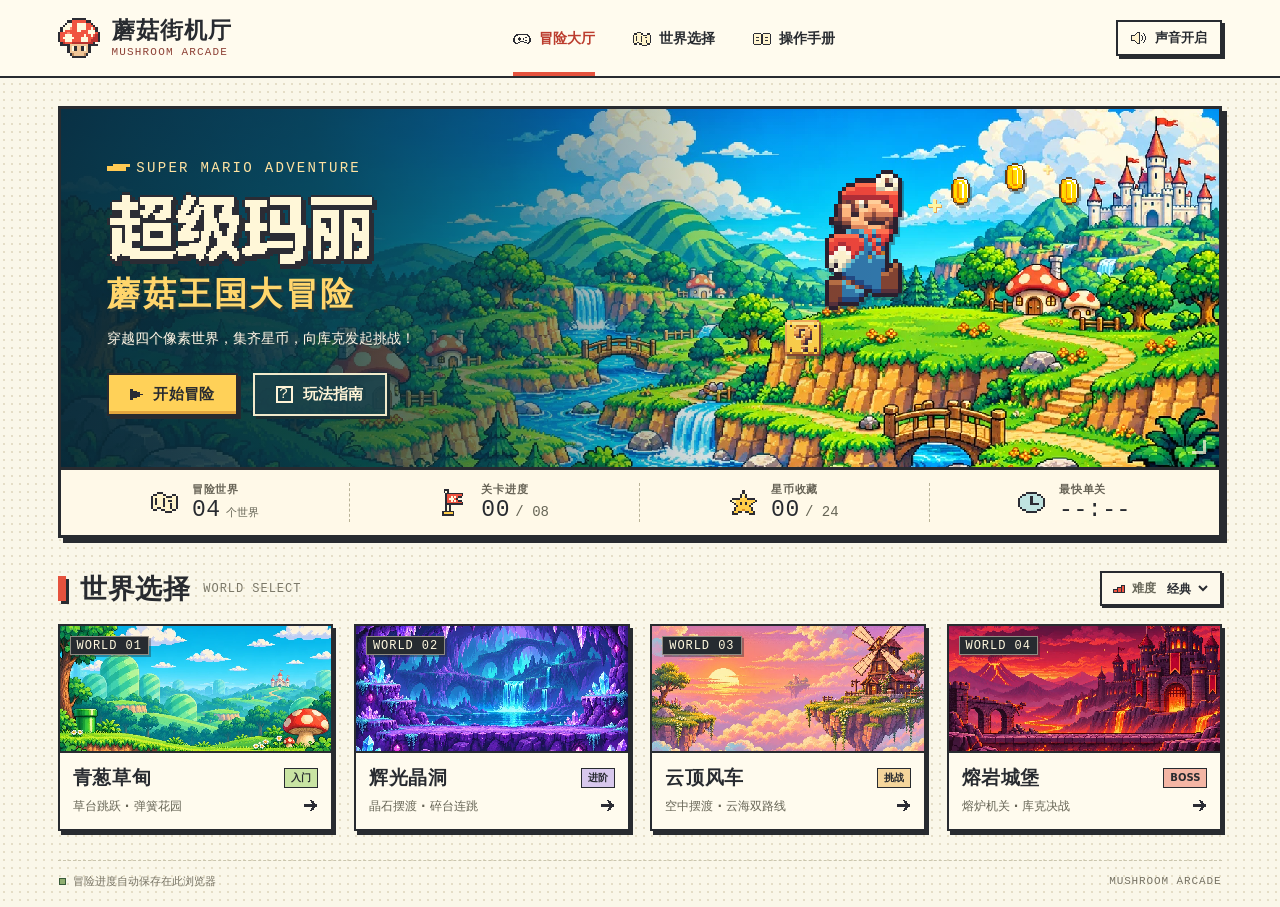
==== v1/index.html @ 72ae98ea "Archive all three Mushroom Arcade versions" ====
<!doctype html>
<html lang="zh-CN">
<head>
  <meta charset="utf-8">
  <meta name="viewport" content="width=device-width,initial-scale=1,viewport-fit=cover">
  <meta name="theme-color" content="#faf6e9">
  <meta name="description" content="在四个像素世界中奔跑、寻宝，挑战库克。八个原创关卡，支持键盘和触屏游玩。">
  <title>蘑菇街机厅 · 超级玛丽</title>
  <link rel="icon" href="./assets/ui/mushroom.png" type="image/png">
  <link rel="preload" as="image" href="./assets/art/cover.webp">
  <link rel="stylesheet" href="./style.css">
  <script defer src="./js/courses.js"></script>
  <script defer src="./js/engine.js"></script>
  <script defer src="./js/renderer.js"></script>
  <script defer src="./js/app.js"></script>
</head>
<body>
  <header class="site-header">
    <div class="wrap head-inner">
      <a class="brand" href="#lobby" aria-label="蘑菇街机厅首页">
        <img src="./assets/ui/mushroom.png" alt="" width="43" height="40">
        <span><strong>蘑菇街机厅</strong><small>MUSHROOM ARCADE</small></span>
      </a>
      <nav aria-label="主导航">
        <a class="nav-item current" href="#lobby" data-nav="lobby"><i class="ico pad"></i>冒险大厅</a>
        <a class="nav-item" href="#worlds" data-nav="worlds"><i class="ico map"></i>世界选择</a>
        <button class="nav-item" data-open-guide><i class="ico book"></i>操作手册</button>
      </nav>
      <button class="sound-button" data-sound type="button" aria-pressed="true"><i class="ico speaker"></i><span>声音开启</span></button>
    </div>
  </header>
  <main class="wrap" id="lobby">
    <section class="cartridge" aria-labelledby="game-title">
      <div class="cover">
        <div class="cover-art" aria-hidden="true"></div>
        <div class="cover-sprites" aria-hidden="true">
          <img class="poster-mario" src="./assets/sprites/mario-jump.png" alt="">
          <img class="poster-coin c1" src="./assets/sprites/coin.png" alt="">
          <img class="poster-coin c2" src="./assets/sprites/coin.png" alt="">
          <img class="poster-coin c3" src="./assets/sprites/coin.png" alt="">
          <img class="poster-block" src="./assets/sprites/question.png" alt="">
          <span class="glint g1"></span><span class="glint g2"></span>
        </div>
        <div class="cover-copy">
          <div class="cover-kicker"><span></span> SUPER MARIO ADVENTURE</div>
          <h1 id="game-title"><img src="./assets/ui/title.png" alt="超级玛丽"></h1>
          <p class="cover-subtitle">蘑菇王国大冒险</p>
          <p class="cover-desc">穿越四个像素世界，集齐星币，向库克发起挑战！</p>
          <div class="cover-actions">
            <button class="pixel-button primary" id="start-game"><i class="ico play"></i><span>开始冒险</span></button>
            <button class="pixel-button ghost" data-open-guide><span class="key-icon" aria-hidden="true">?</span>玩法指南</button>
          </div>
        </div>
        <span class="cover-corner" aria-hidden="true"></span>
      </div>
      <div class="readouts" aria-label="冒险记录">
        <div class="readout"><span class="stat-icon"><i class="ico map"></i></span><span><small>冒险世界</small><strong><b>04</b> <em>个世界</em></strong></span></div>
        <div class="readout"><span class="stat-icon"><i class="ico flag"></i></span><span><small>关卡进度</small><strong><b id="clears">00</b> <em>/ 08</em></strong></span></div>
        <div class="readout"><span class="stat-icon"><i class="ico star"></i></span><span><small>星币收藏</small><strong><b id="stars">00</b> <em>/ 24</em></strong></span></div>
        <div class="readout"><span class="stat-icon"><i class="ico clock"></i></span><span><small>最快单关</small><strong><b id="best-time">--:--</b></strong></span></div>
      </div>
    </section>
    <section class="world-section" id="worlds" aria-labelledby="world-title">
      <div class="section-bar">
        <div class="section-heading"><span class="section-mark" aria-hidden="true"></span><h2 id="world-title">世界选择</h2><small class="latin">WORLD SELECT</small></div>
        <label class="difficulty"><i class="ico stairs"></i><span>难度</span><select aria-label="游玩难度" data-difficulty><option value="relaxed">休闲</option><option value="classic">经典</option><option value="expert">专家</option></select></label>
      </div>
      <div id="world-grid" class="world-grid"></div>
    </section>
    <footer><span><i class="save-dot"></i><span id="save-status">冒险进度自动保存在此浏览器</span></span><span class="latin">MUSHROOM ARCADE</span></footer>
  </main>
  <dialog id="details" class="details-dialog">
    <div class="modal-top"><span id="detail-label" class="latin">WORLD SELECT</span><button class="square-button close-x" id="close-details" aria-label="关闭">×</button></div>
    <div id="detail-body"></div>
  </dialog>
  <dialog id="game" class="game-dialog" aria-labelledby="playing-title">
    <div class="game-shell">
      <div class="game-top">
        <div class="game-identity"><img src="./assets/ui/mushroom.png" alt=""><div><small class="latin" id="world-code"></small><strong id="playing-title"></strong></div></div>
        <div class="game-controls"><button data-sound class="square-button" aria-label="切换声音"><i class="ico speaker"></i></button><button id="fullscreen" class="square-button" aria-label="切换全屏"><span class="expand-icon"></span></button><button id="pause" class="square-button pause-button" aria-label="暂停游戏"><b>Ⅱ</b></button></div>
      </div>
      <div class="game-hud">
        <span class="hearts" id="hearts" aria-label="体力"></span>
        <div class="hud-right"><span><i class="ico coin"></i><b id="gold-count">00</b></span><span><i class="ico star"></i><b id="star-count">0/3</b></span><span><i class="ico clock"></i><b id="timer">0:00</b></span></div>
      </div>
      <div class="stage" id="stage">
        <canvas id="screen" width="480" height="270" aria-label="超级玛丽横版跳跃游戏画面"></canvas>
        <div class="boss-meter" id="boss-meter" hidden><div><strong>库克</strong> <small class="latin">BOSS</small></div><div id="boss-pips"></div></div>
        <div class="hint" id="game-hint" role="status"></div>
        <section class="stage-overlay" id="overlay" hidden aria-live="polite"></section>
      </div>
      <div class="game-lower">
        <div class="keyboard-strip"><span><kbd>←</kbd><kbd>→</kbd> 移动</span><span><kbd>Space</kbd> 跳跃</span><span><kbd>Shift</kbd> 奔跑</span><span><kbd>Esc</kbd> 暂停</span></div>
        <div class="touch-strip" aria-label="触屏游戏按键"><div><button data-control="left" aria-label="向左移动">◀</button><button data-control="right" aria-label="向右移动">▶</button></div><div><button class="run-control" data-control="run">奔跑</button><button class="jump-control" data-control="jump">跳跃</button></div></div>
      </div>
    </div>
  </dialog>
  <noscript>请启用 JavaScript 进入蘑菇街机厅。</noscript>
</body>
</html>
---- v1/style.css ----
@font-face{font-family:Arcade;src:url("./assets/ui/arcade.ttf") format("truetype");font-display:swap}
:root{--ink:#282b30;--paper:#faf7e9;--sheet:#fffbee;--red:#e5523d;--gold:#ffd158;--muted:#656558;--line:#cac5ad;--mono:Arcade,"Courier New",monospace;--sans:"Noto Sans SC","Microsoft YaHei","PingFang SC","Hiragino Sans GB",system-ui,sans-serif}
*{box-sizing:border-box}
html{scroll-behavior:smooth;scroll-padding-top:16px}
body{margin:0;background-color:var(--paper);background-image:radial-gradient(#b8a98255 .75px,transparent .9px);background-size:8px 8px;color:var(--ink);font-family:var(--sans);font-size:15px}
button,select,a{font:inherit;-webkit-tap-highlight-color:transparent}
button,select{color:inherit}
button,a,select{touch-action:manipulation}
button{cursor:pointer}
a{color:inherit;text-decoration:none}
button{border-radius:0}
button:focus-visible,select:focus-visible,a:focus-visible{outline:3px solid #1673bb;outline-offset:4px}
button:disabled{cursor:default}
[hidden]{display:none!important}
.wrap{width:min(1272px,calc(100% - clamp(40px,9vw,152px)));margin-inline:auto}
.latin,.brand small,.cover-kicker,.world-code{font-family:var(--mono);font-weight:400;letter-spacing:.08em}
.site-header{height:78px;background:var(--sheet);border-bottom:2px solid var(--ink)}
.head-inner{height:100%;display:flex;align-items:center;gap:28px}
.brand{display:flex;align-items:center;gap:11px;flex:0 0 auto}
.brand img{image-rendering:pixelated;object-fit:contain}
.brand>span{display:flex;flex-direction:column;gap:2px}
.brand strong{font-size:23px;line-height:1.15;letter-spacing:.045em;font-weight:950}
.brand small{font-size:11px;line-height:1.15;color:#8e4136;letter-spacing:.105em}
nav{display:flex;align-self:stretch;align-items:stretch;gap:clamp(22px,3vw,49px);margin-left:auto;margin-right:auto}
.nav-item{border:0;background:none;display:inline-flex;align-items:center;gap:8px;padding:2px 0 0;position:relative;font-size:14px;font-weight:750;white-space:nowrap}
.nav-item.current{color:#bb3c2d}
.nav-item.current:after{content:"";position:absolute;height:4px;left:0;right:0;bottom:0;background:var(--red)}
.nav-item:hover{color:#ac362c}
.ico{display:inline-block;width:18px;height:18px;background-repeat:no-repeat;background-size:contain;background-position:center;image-rendering:pixelated;vertical-align:middle;flex:none}
.pad{background-image:url("./assets/ui/pad.png")}.map{background-image:url("./assets/ui/map.png")}.book{background-image:url("./assets/ui/book.png")}.speaker{background-image:url("./assets/ui/sound.png")}.is-muted .speaker{background-image:url("./assets/ui/mute.png")}.flag{background-image:url("./assets/ui/flag.png")}.star{background-image:url("./assets/ui/star.png")}.heart{background-image:url("./assets/ui/heart.png")}.coin{background-image:url("./assets/ui/coin.png")}.clock{background-image:url("./assets/ui/clock.png")}.crown{background-image:url("./assets/ui/crown.png")}.stairs{background-image:url("./assets/ui/stairs.png")}.play{background-image:url("./assets/ui/play.png")}.arrow{background-image:url("./assets/ui/arrow.png")}
.sound-button,.square-button,.difficulty,.pixel-button,.stage-button{border:2px solid var(--ink);box-shadow:3px 3px 0 var(--ink);background:var(--sheet);display:inline-flex;align-items:center;justify-content:center;font-weight:800}
.sound-button{gap:9px;padding:8px 13px;font-size:13px;white-space:nowrap;line-height:1.3}
.sound-button .ico{width:15px;height:15px}
.sound-button:active,.pixel-button:active,.square-button:active,.stage-button:active{transform:translate(2px,2px);box-shadow:1px 1px 0 var(--ink)}
.cartridge{margin-top:28px;border:3px solid var(--ink);box-shadow:5px 5px 0 var(--ink);background:var(--sheet)}
.cover{position:relative;isolation:isolate;overflow:hidden;min-height:345px;height:clamp(345px,28vw,404px);display:flex;align-items:center;background:#126c7d}
.cover-art{position:absolute;inset:0;z-index:-2;background:url("./assets/art/cover.webp") 70% 50%/cover no-repeat;image-rendering:pixelated}
.cover:after{position:absolute;content:"";inset:0;z-index:-1;background:linear-gradient(90deg,rgba(10,42,54,.91) 0%,rgba(10,53,62,.80) 22%,rgba(10,52,57,.52) 39%,rgba(10,50,55,.04) 61%,transparent 71%)}
.cover-copy{padding:25px clamp(25px,3.65vw,60px);color:#fff8e6}
.cover-kicker{display:flex;align-items:center;gap:10px;font-size:clamp(12px,1.1vw,16px);color:#ffe3a2;letter-spacing:.16em;margin-bottom:16px}
.cover-kicker span{width:19px;height:5px;background:#ffca54;box-shadow:5px -3px 0 -1px #ffca54}
.cover h1{margin:0;line-height:1}
.cover h1 img{display:block;width:clamp(234px,21.1vw,316px);height:auto;image-rendering:pixelated}
.cover-subtitle{margin:6px 0 0;font-size:clamp(26px,2.55vw,39px);line-height:1.18;font-weight:950;color:#ffd66c;letter-spacing:.075em;text-shadow:2px 3px 0 #253a3c}
.cover-desc{font-size:clamp(13px,1.1vw,16px);line-height:1.7;margin:14px 0 22px;color:#fff7e7;font-weight:550;text-shadow:1px 1px 0 #284246}
.cover-actions{display:flex;align-items:stretch;gap:15px}
.pixel-button{gap:10px;min-height:43px;padding:9px 21px;font-size:15px;font-weight:850;letter-spacing:.02em}
.primary{background:var(--gold);color:var(--ink);box-shadow:3px 3px 0 var(--ink),inset 0 -3px 0 #e4a63e}
.primary:hover{background:#ffdc74}
.play{width:13px;height:13px}
.ghost{background:#1b414be0;border-color:#f1eacb;box-shadow:3px 3px 0 #1a3034;color:#fff4d7}
.ghost:hover{background:#396069}
.key-icon{font:15px/14px var(--mono);border:2px solid currentColor;width:17px;height:17px;text-align:center}
.cover-corner{position:absolute;right:13px;bottom:13px;width:14px;height:14px;border-bottom:3px solid #fff6d9bd;border-right:3px solid #fff6d9bd}
.cover-sprites{position:absolute;inset:0;z-index:-1;pointer-events:none}
.cover-sprites img{position:absolute;image-rendering:pixelated;filter:drop-shadow(2px 3px 0 #263d4a70)}
.poster-mario{left:66%;top:17%;height:39%;width:auto}
.poster-coin{height:7.8%;width:auto}.c1{left:76.8%;top:19%}.c2{left:81.5%;top:15%}.c3{left:86.2%;top:19%}
.poster-block{height:10%;width:auto;left:62.5%;top:59%}
.glint{position:absolute;background:#fff5a1;width:3px;height:13px;filter:drop-shadow(1px 1px 0 #e6a350)}
.glint:before{content:"";position:absolute;top:5px;left:-5px;width:13px;height:3px;background:#fff5a1}
.g1{left:75.3%;top:25%}.g2{left:85%;top:15%;transform:scale(.72)}
.readouts{display:grid;grid-template-columns:repeat(4,1fr);padding:13px 0;background:#fff9e8;border-top:3px solid var(--ink)}
.readout{display:flex;align-items:center;justify-content:center;gap:14px;border-right:1px dashed #b9b397;min-height:37px}
.readout:last-child{border:0}
.stat-icon{display:grid;place-items:center}.stat-icon .ico{width:27px;height:27px}
.readout>span:last-child{display:flex;flex-direction:column;gap:2px}
.readout small{color:#676356;font-size:11px;font-weight:650;letter-spacing:.07em;line-height:1.2}
.readout strong{line-height:1.05}
.readout b{font:23px/1 var(--mono);letter-spacing:.025em}
.readout em{font:14px/1 var(--mono),var(--sans);color:#666556}
.readout:first-child em{font:11px var(--sans)}
.world-section{margin-top:32px;scroll-margin-top:18px}
.section-bar,.section-heading,.difficulty{display:flex;align-items:center}
.section-bar{justify-content:space-between;gap:16px;margin-bottom:16px}
.section-heading{gap:12px;min-height:38px}
.section-mark{align-self:center;width:8px;height:25px;background:var(--red);box-shadow:3px 3px 0 var(--ink);margin-right:2px}
h2,h3,p{overflow-wrap:break-word}
.section-heading h2,.details-dialog h2,.overlay-card h2{margin:0;font-size:clamp(24px,2.1vw,32px);letter-spacing:.035em;line-height:1.25;font-weight:900}
.section-heading .latin{color:#7b7868;font-size:12px;align-self:center}
.difficulty{padding:3px 9px;gap:7px;font-size:12px;box-shadow:2px 2px 0 var(--ink);background:#fdf9eb}
.difficulty .ico{width:14px;height:14px}
.difficulty>span{color:#68675a;font-weight:650}
.difficulty select,.modal-mode select{background-color:transparent;border:0;font-weight:800;cursor:pointer;height:25px;min-width:48px}
.world-grid{display:grid;grid-template-columns:repeat(4,minmax(0,1fr));gap:clamp(14px,1.6vw,24px)}
.world-card{display:block;text-align:left;color:var(--ink);padding:0;border:2px solid var(--ink);background:var(--sheet);box-shadow:3px 4px 0 var(--ink);transition:transform .14s,box-shadow .14s;min-width:0;overflow:hidden}
.world-card:hover{transform:translate(-2px,-3px);box-shadow:5px 7px 0 var(--ink)}
.world-card:active{transform:translate(1px,1px);box-shadow:2px 2px 0 var(--ink)}
.world-image{position:relative;aspect-ratio:2.13/1;border-bottom:2px solid var(--ink);overflow:hidden;background:#9ac9bd}
.world-image img{display:block;width:100%;height:100%;object-fit:cover;image-rendering:pixelated}
.world-code{position:absolute;top:10px;left:10px;padding:3px 6px 2px;font-size:12px;line-height:1;color:#fff9df;background:#262b30;border:1px solid #f7ecd380;box-shadow:2px 2px 0 #262b3066}
.world-info{padding:12px 13px 14px}
.card-title{display:flex;align-items:center;justify-content:space-between;gap:6px;margin-bottom:6px}
.card-title h3{font-size:clamp(17px,1.45vw,22px);font-weight:900;line-height:1.38;margin:0;letter-spacing:.035em}
.rank{font-size:10px;font-weight:750;line-height:1;padding:4px 6px;border:1px solid var(--ink);white-space:nowrap;background:var(--tag,#cfe4ab);color:var(--ink)}
.card-caption{display:flex;align-items:center;justify-content:space-between;gap:8px;color:#666455;font-size:12px;line-height:1.5;font-weight:550}
.card-caption .arrow{width:14px;height:12px}
footer{display:flex;align-items:center;justify-content:space-between;border-top:1px dashed var(--line);margin:29px 0 18px;padding:13px 1px 0;color:#767263;font-size:11px}
footer>span:first-child{display:inline-flex;align-items:center;gap:7px}
.save-dot{width:7px;height:7px;background:#8fae71;border:1px solid #385a39}
footer .latin{font-size:11px}
body.modal-open{overflow:hidden}
dialog{color:var(--ink);margin:auto;padding:0;border:3px solid var(--ink);background:var(--paper);box-shadow:6px 6px 0 #171d24;max-width:calc(100vw - 24px);max-height:calc(100dvh - 24px)}
dialog::backdrop{background:#122a32bf}
.details-dialog{width:540px;overflow:auto}
.modal-top,.game-top{display:flex;align-items:center;justify-content:space-between;gap:10px;background:var(--sheet);border-bottom:2px solid var(--ink)}
.modal-top{padding:10px 16px;position:sticky;top:0;z-index:2}
.modal-top .latin{font-size:14px}
.square-button{height:31px;min-width:32px;padding:0 6px;box-shadow:2px 2px 0 var(--ink);line-height:1}
.close-x{font-size:23px;font-family:Arial,sans-serif}
.modal-art{width:100%;height:122px;display:block;object-fit:cover;image-rendering:pixelated;border-bottom:2px solid var(--ink)}
.detail-inner{padding:21px 24px 23px}
.detail-inner p{font-size:14px;line-height:1.65;color:#565749;margin:8px 0 16px}
.modal-mode{display:flex;align-items:center;justify-content:space-between;border-top:1px dashed var(--line);padding-top:11px;margin-top:14px;font-size:12px}
.modal-mode label{font-weight:750}
.level-choice{border:2px solid var(--ink);box-shadow:2px 2px 0 var(--ink);padding:10px 12px;width:100%;display:flex;align-items:center;gap:13px;text-align:left;background:#fff9e7;margin-top:10px}
.level-choice:hover{background:#ffedb5}
.level-choice .level-id{padding:6px 8px;background:#2a343a;color:#fff6d9;font:16px var(--mono);line-height:1}
.level-choice strong{font-size:16px}
.level-choice small{display:block;font-size:11px;color:#666456;margin-top:3px}
.level-choice .arrow{margin-left:auto}
.guide-rows{display:grid;gap:0;margin-top:15px}
.guide-row{padding:8px 0;border-top:1px dashed var(--line);display:flex;justify-content:space-between;align-items:center;font-size:14px;gap:10px}
kbd{display:inline-block;background:#fff9e5;border:1px solid #8a8777;border-bottom:2px solid #777563;padding:2px 5px;font:13px var(--mono),var(--sans);color:var(--ink)}
.guide-row kbd+kbd,.keyboard-strip kbd+kbd{margin-left:3px}
.guide-tips{border:1px solid #bab393;background:#f3eed4;padding:10px 13px;margin:14px 0 0;font-size:13px;line-height:1.7}
.guide-tips div+div{margin-top:4px}
.guide-tips .ico{width:14px;height:14px;margin-right:6px}
.game-dialog{width:min(960px,calc(100vw - 28px),calc((100dvh - 158px)*1.7778));overflow:auto}
.game-shell{width:100%;background:var(--paper)}
.game-top{min-height:48px;padding:7px 12px}
.game-identity,.game-controls,.hud-right,.game-hud,.hud-right>span,.keyboard-strip,.touch-strip>div{display:flex;align-items:center}
.game-identity{gap:10px}.game-identity img{width:30px;image-rendering:pixelated}
.game-identity>div{display:flex;flex-direction:column;gap:1px}.game-identity small{color:#8d503b;font-size:11px}.game-identity strong{line-height:1.2;font-size:16px}
.game-controls{gap:8px}.game-controls .ico{width:15px;height:15px}
.pause-button{background:var(--gold)}
.expand-icon{display:block;width:15px;height:15px;background:linear-gradient(var(--ink),var(--ink)) top left/6px 2px,linear-gradient(var(--ink),var(--ink)) top right/6px 2px,linear-gradient(var(--ink),var(--ink)) bottom left/6px 2px,linear-gradient(var(--ink),var(--ink)) bottom right/6px 2px,linear-gradient(var(--ink),var(--ink)) top left/2px 6px,linear-gradient(var(--ink),var(--ink)) top right/2px 6px,linear-gradient(var(--ink),var(--ink)) bottom left/2px 6px,linear-gradient(var(--ink),var(--ink)) bottom right/2px 6px;background-repeat:no-repeat}
.game-hud{height:33px;justify-content:space-between;border-bottom:2px solid var(--ink);background:#f5eed6;padding:2px 14px}
.hud-right{gap:18px}.hud-right>span{gap:5px}.hud-right b{font:15px var(--mono)}
.hud-right .ico,.hearts .ico{width:15px;height:15px}
.hearts{display:flex;gap:4px}.empty-heart{filter:grayscale(1);opacity:.38}
.stage{position:relative;background:#31515b;aspect-ratio:16/9;isolation:isolate;overflow:hidden;touch-action:none}
#screen{display:block;width:100%;height:100%;image-rendering:pixelated}
.hint{pointer-events:none;position:absolute;left:2%;top:4%;max-width:80%;padding:5px 10px;color:#fff9e5;background:#202e37e8;border:1px solid #f6ebc7;font-size:clamp(10px,1.4vw,15px);line-height:1.4;opacity:0;transition:opacity .15s}
.hint.visible{opacity:1}
.boss-meter{position:absolute;right:2%;top:4%;background:#2e222cee;color:#fff3d7;padding:5px 9px;border:1px solid #f8d899;display:flex;gap:9px;align-items:center;font-size:12px}
.boss-meter small{color:#ffc85c}.boss-meter i{display:inline-block;margin-left:2px;width:11px;height:9px;border:1px solid #eeb594;background:#f36c4e}.boss-meter i.spent{background:#56444a}
.boss-meter:not([hidden])~.hint{top:auto;bottom:4%;max-width:76%}
.stage-overlay{position:absolute;inset:0;display:grid;place-items:center;background:#152630af;padding:8px;overflow:auto;z-index:2}
.overlay-card{background:var(--paper);border:3px solid var(--ink);box-shadow:4px 4px 0 var(--ink);padding:clamp(12px,2.6vw,30px);text-align:center;min-width:min(310px,94%);max-width:95%}
.overlay-card>img{height:30px;image-rendering:pixelated;margin-bottom:5px}.overlay-card h2{font-size:clamp(19px,2.4vw,30px)}
.overlay-card p{font-size:13px;line-height:1.6;margin:8px 0 13px}
.overlay-actions{display:flex;flex-wrap:wrap;gap:8px;justify-content:center}
.stage-button{padding:7px 12px;min-height:34px;font-size:13px;box-shadow:2px 2px 0 var(--ink)}
.stage-button.accent{background:var(--gold)}
.game-lower{border-top:2px solid var(--ink)}
.keyboard-strip{justify-content:center;gap:clamp(12px,3vw,38px);padding:9px 4px;color:#666251;font-size:11px}
.touch-strip{display:none;justify-content:space-between;gap:8px;padding:8px 10px;user-select:none;-webkit-user-select:none}
.touch-strip>div{gap:9px}.touch-strip button{min-width:46px;height:40px;border:2px solid var(--ink);box-shadow:2px 2px 0 var(--ink);background:#eee7ce;font-weight:800;touch-action:none;user-select:none;-webkit-user-select:none}
.touch-strip button.held{transform:translate(2px,2px);box-shadow:none}
.touch-strip .jump-control{background:var(--gold)}.touch-strip .run-control{background:#f5b199}
.game-shell:fullscreen{--chrome-height:126px;background:#17222a;display:flex;flex-direction:column;justify-content:center;align-items:center;margin:0;max-width:none}
.game-shell:fullscreen>*{width:min(100vw,calc((100dvh - var(--chrome-height))*1.7778));flex:none}
.game-shell:fullscreen .game-lower{background:var(--paper)}
.touch-device .touch-strip{display:flex}.touch-device .keyboard-strip{display:none}
.touch-device .game-shell:fullscreen{--chrome-height:155px}
@media(min-width:1500px){.cover{height:410px}}
@media(max-width:930px){.wrap{width:calc(100% - 40px)}.head-inner{gap:16px}nav{gap:20px}.cover{height:315px;min-height:315px}.world-grid{gap:12px}.world-info{padding:10px}.rank{padding:3px 4px}.card-caption{font-size:11px}}
@media(max-width:760px){.site-header{height:66px}.brand strong{font-size:19px}.brand small{font-size:9px}.brand img{width:34px;height:33px}.head-inner{gap:14px}nav{gap:14px}.nav-item{font-size:12px}.nav-item .ico{display:none}.sound-button{padding:7px;gap:6px;font-size:12px}.cartridge{margin-top:21px}.world-grid{grid-template-columns:repeat(2,minmax(0,1fr));gap:16px}.world-image{aspect-ratio:2.2/1}.card-title h3{font-size:18px}.readout{gap:8px}.stat-icon .ico{width:22px;height:22px}.readout b{font-size:19px}.readout em{font-size:12px}.rank{padding:4px 6px}.world-section{margin-top:27px}.section-bar{margin-bottom:13px}.world-info{padding:11px 12px}.card-caption{font-size:12px}}
@media(max-width:560px){.wrap{width:calc(100% - 28px)}.head-inner{gap:9px}.brand{gap:7px}.site-header{height:59px}nav{gap:12px;margin-left:auto;margin-right:3px}.nav-item{font-size:12px}nav [data-nav=lobby],nav [data-open-guide]{display:none}.sound-button{width:32px;height:29px}.sound-button span{display:none}.cartridge{margin-top:16px;box-shadow:3px 4px 0 var(--ink)}.cover{height:358px;min-height:0;align-items:flex-end}.cover-art{background-position:72% 50%}.cover:after{background:linear-gradient(0deg,#102f3af5 0%,#153c47ce 28%,#163b4270 54%,transparent 83%)}.cover-copy{padding:17px 16px 20px}.cover-kicker{font-size:10px;margin-bottom:7px;gap:6px}.cover-kicker span{width:14px;height:3px}.cover h1 img{width:188px}.cover-subtitle{font-size:23px;margin-top:3px}.cover-desc{font-size:12px;margin:7px 0 13px}.cover-actions{gap:11px}.pixel-button{font-size:13px;padding:6px 12px;min-height:35px;gap:7px}.pixel-button .play{width:11px}.key-icon{width:14px;height:14px;font-size:12px;line-height:11px}.readouts{padding:9px 0}.readout{gap:3px;text-align:center;min-height:28px}.stat-icon{display:none}.readout small{font-size:10px}.readout b{font-size:17px}.readout em,.readout:first-child em{font-size:10px}.world-section{margin-top:22px}.section-heading{gap:8px;min-height:29px}.section-mark{width:6px;height:20px}.section-heading h2{font-size:23px}.section-heading .latin{font-size:9px;letter-spacing:.04em}.difficulty{gap:4px;padding:1px 4px;font-size:11px}.difficulty .ico{width:11px}.difficulty select{min-width:42px;height:22px}.world-grid{gap:12px 10px}.world-image{aspect-ratio:1.73/1}.world-info{padding:8px}.card-title h3{font-size:16px;letter-spacing:0}.world-code{top:5px;left:5px;font-size:10px}.rank{font-size:9px;padding:3px}.card-title{gap:2px;margin-bottom:3px}.card-caption{font-size:10px}.card-caption .ico{width:10px}.details-dialog{max-width:calc(100vw - 20px)}.detail-inner{padding:16px}.modal-art{height:95px}footer{margin-top:22px;font-size:10px}footer .latin{font-size:9px}}
@media(pointer:coarse),(max-width:700px){.touch-strip{display:flex}.keyboard-strip{display:none}.game-dialog{width:min(calc(100vw - 12px),calc((100dvh - 165px)*1.7778));max-width:calc(100vw - 10px)}.game-top{padding:6px 9px;min-height:42px}.game-top .square-button{height:27px;min-width:28px}.game-hud{height:27px;padding:1px 8px}.game-identity img{width:23px}.game-identity strong{font-size:14px}.game-identity small{font-size:10px}.game-controls{gap:6px}.hud-right{gap:8px}.hud-right .ico,.hearts .ico{width:12px;height:12px}.hud-right b{font-size:12px}.overlay-card{padding:8px 12px}.overlay-card>img{height:21px}.overlay-card p{margin:4px 0 7px;font-size:11px}.stage-button{padding:5px 8px;min-height:28px;font-size:12px}.touch-strip button{height:44px}.game-dialog:fullscreen .game-shell{max-width:min(100vw,calc((100dvh - 133px)*1.7778))}}
@media(max-height:520px) and (orientation:landscape){.game-dialog{width:min(calc(100vw - 12px),calc((100dvh - 90px)*1.7778));max-height:calc(100dvh - 4px)}.game-top{min-height:31px;padding:3px 7px}.game-identity>div{display:flex;flex-direction:row;align-items:center;gap:8px}.game-controls .square-button{height:22px;min-width:24px}.game-hud{height:22px}.touch-strip{padding:3px 8px}.touch-strip button{height:32px;min-width:48px}.keyboard-strip{padding:3px}.game-dialog:fullscreen .game-shell{max-width:min(100vw,calc((100dvh - 97px)*1.7778))}}
@media(prefers-reduced-motion:reduce){html{scroll-behavior:auto}*,*:before,*:after{transition:none!important;animation:none!important}}
@media(max-height:520px) and (orientation:landscape){
  .touch-device .game-dialog{width:calc(100vw - 8px);max-width:100vw;max-height:100dvh;border-width:2px}
  .touch-device .game-shell{background:#223039}
  .touch-device .stage{width:min(100%,calc((100dvh - 110px)*1.7778));margin-inline:auto}
  .touch-device .game-lower{background:var(--sheet)}
  .touch-device .touch-strip{padding:4px max(14px,env(safe-area-inset-right)) 6px max(14px,env(safe-area-inset-left))}
  .touch-device .touch-strip button{height:40px;min-width:58px}
  .touch-device .game-shell:fullscreen{--chrome-height:108px}
  .touch-device .game-shell:fullscreen .game-top,.touch-device .game-shell:fullscreen .game-hud,.touch-device .game-shell:fullscreen .game-lower{width:100%}
}
@media(max-width:560px){.poster-mario{left:54%;top:8%;height:29%}.poster-coin{height:5.4%}.c1{left:73%;top:14%}.c2{left:81%;top:10%}.c3{left:89%;top:14%}.poster-block{height:7.2%;left:74%;top:36%}.g1{left:71%;top:11%}.g2{left:87%;top:19%}}
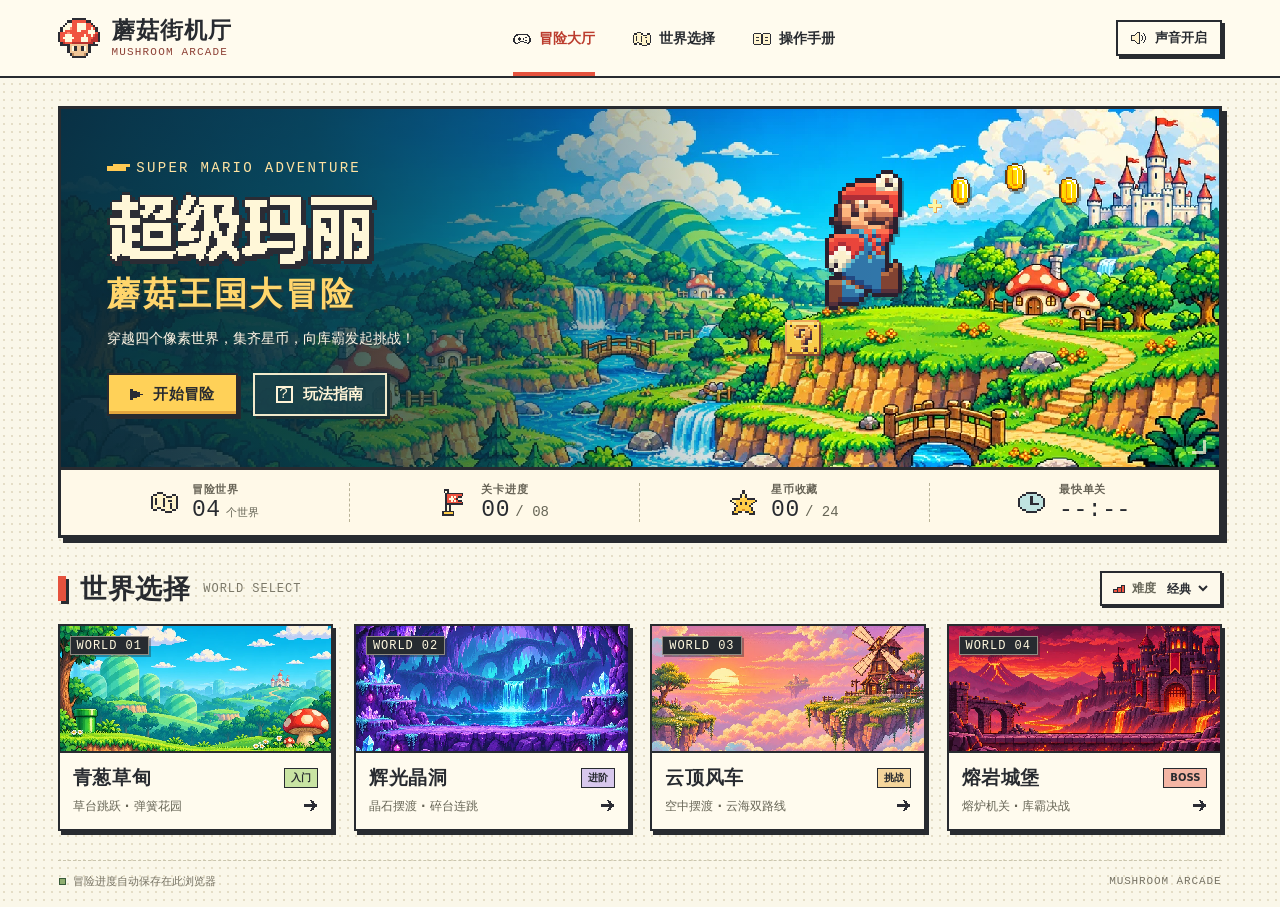
==== commit ab7ef64a: "Publish the V3 enhanced edition and correct the boss name" ====
--- a/v1/index.html
+++ b/v1/index.html
@@ -4,7 +4,7 @@
   <meta charset="utf-8">
   <meta name="viewport" content="width=device-width,initial-scale=1,viewport-fit=cover">
   <meta name="theme-color" content="#faf6e9">
-  <meta name="description" content="在四个像素世界中奔跑、寻宝，挑战库克。八个原创关卡，支持键盘和触屏游玩。">
+  <meta name="description" content="在四个像素世界中奔跑、寻宝，挑战库霸。八个原创关卡，支持键盘和触屏游玩。">
   <title>蘑菇街机厅 · 超级玛丽</title>
   <link rel="icon" href="./assets/ui/mushroom.png" type="image/png">
   <link rel="preload" as="image" href="./assets/art/cover.webp">
@@ -45,7 +45,7 @@
           <div class="cover-kicker"><span></span> SUPER MARIO ADVENTURE</div>
           <h1 id="game-title"><img src="./assets/ui/title.png" alt="超级玛丽"></h1>
           <p class="cover-subtitle">蘑菇王国大冒险</p>
-          <p class="cover-desc">穿越四个像素世界，集齐星币，向库克发起挑战！</p>
+          <p class="cover-desc">穿越四个像素世界，集齐星币，向库霸发起挑战！</p>
           <div class="cover-actions">
             <button class="pixel-button primary" id="start-game"><i class="ico play"></i><span>开始冒险</span></button>
             <button class="pixel-button ghost" data-open-guide><span class="key-icon" aria-hidden="true">?</span>玩法指南</button>
@@ -85,7 +85,7 @@
       </div>
       <div class="stage" id="stage">
         <canvas id="screen" width="480" height="270" aria-label="超级玛丽横版跳跃游戏画面"></canvas>
-        <div class="boss-meter" id="boss-meter" hidden><div><strong>库克</strong> <small class="latin">BOSS</small></div><div id="boss-pips"></div></div>
+        <div class="boss-meter" id="boss-meter" hidden><div><strong>库霸</strong> <small class="latin">BOSS</small></div><div id="boss-pips"></div></div>
         <div class="hint" id="game-hint" role="status"></div>
         <section class="stage-overlay" id="overlay" hidden aria-live="polite"></section>
       </div>
